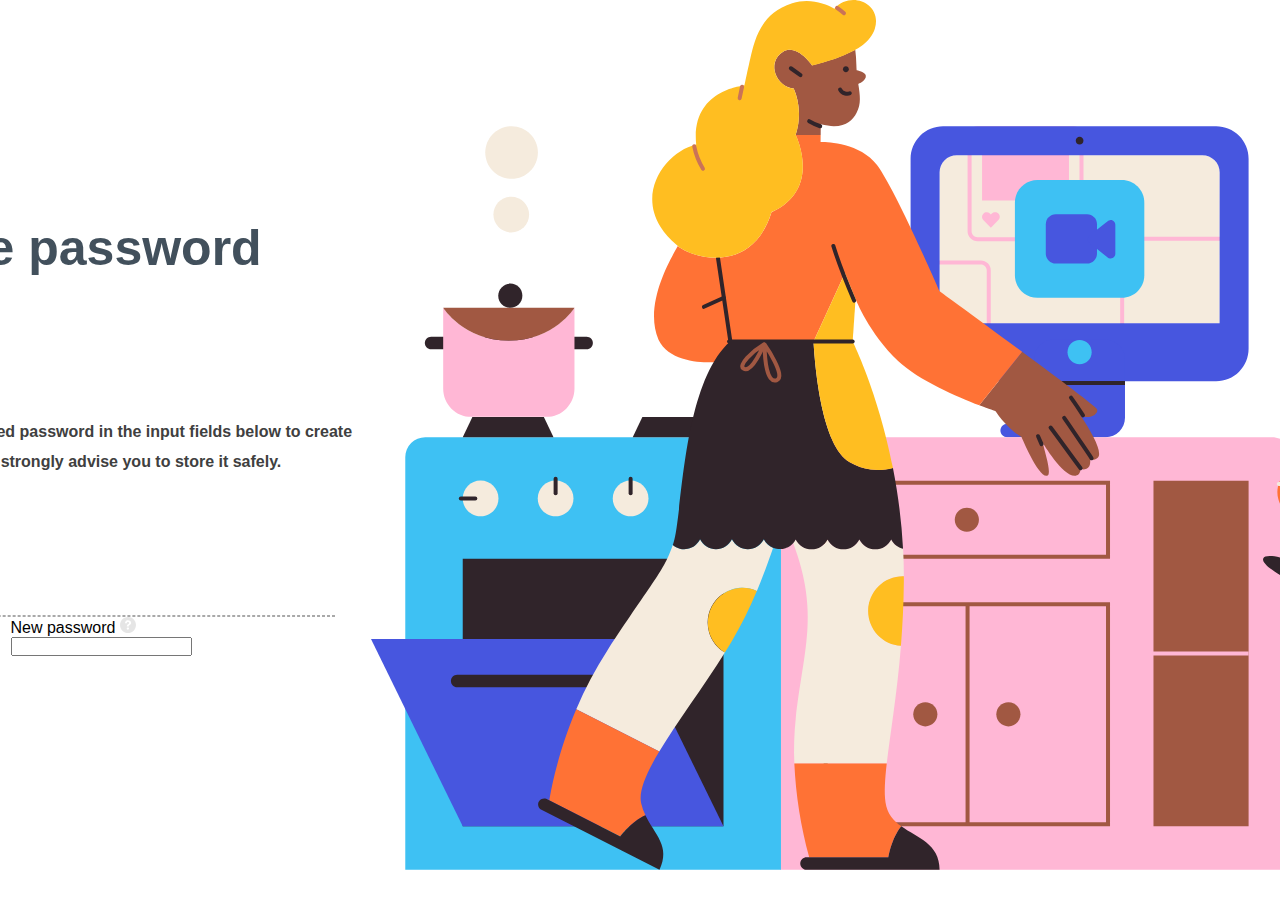
==== Change password.html @ 281a2190 "adicionando a quinta página" ====
<!DOCTYPE html>
<html>
<head>
    <meta charset="UTF-8">
    <meta http-equiv="X-UA-Compatible" content="IE=edge">
    <meta name="viewport" content="width=device-width, initial-scale=1.0">
    <title>Change password</title>
    <link rel="stylesheet" href="./Change password.css">
</head>
<body>
    <section class="page">
        <section class="title">
            <h1>Change password</h1><br>
        </section>
        <section class="text">
            <h4>Input your new desired password in the input fields below to create a new password. We strongly advise you to store it safely.</h4><br>
        </section>

        <section class="divider"></section>

        <section class="card-input">
            <label for="inputName">New password <img src="./Imagens/ícon da Label.svg"></label><br>
            <input type="text" id="inputName">
        </section>
    </section>

    <section class="image-page">
        <img src="./Imagens/image da página - Change password.svg">
    </section>

    

</body>
</html>
---- Change password.css ----
*{
    margin: 0;
    padding: 0;
}

body{
    display: flex;
    justify-content: flex-end;
    align-items: center;
    font-family: Arial, Helvetica, sans-serif;
}

.page{
    display: flex;
    justify-content: center;
    align-items: center;
    flex-direction: column;
}

.title h1{
    font-size: 50px;
    width: 60vh;
    height: 20vh;
    color: #42505C;
}

.text h4{
    width: 58vh;
    height: 20vh;
    color: #404040;
    line-height: 30px;
}

.divider{
    display: flex;
    justify-content: center;
    align-items: center;
    border:1px dashed #a9a9a9;
    width: 55vh;
    margin-right: 30px;
}

.card-input{
    
}
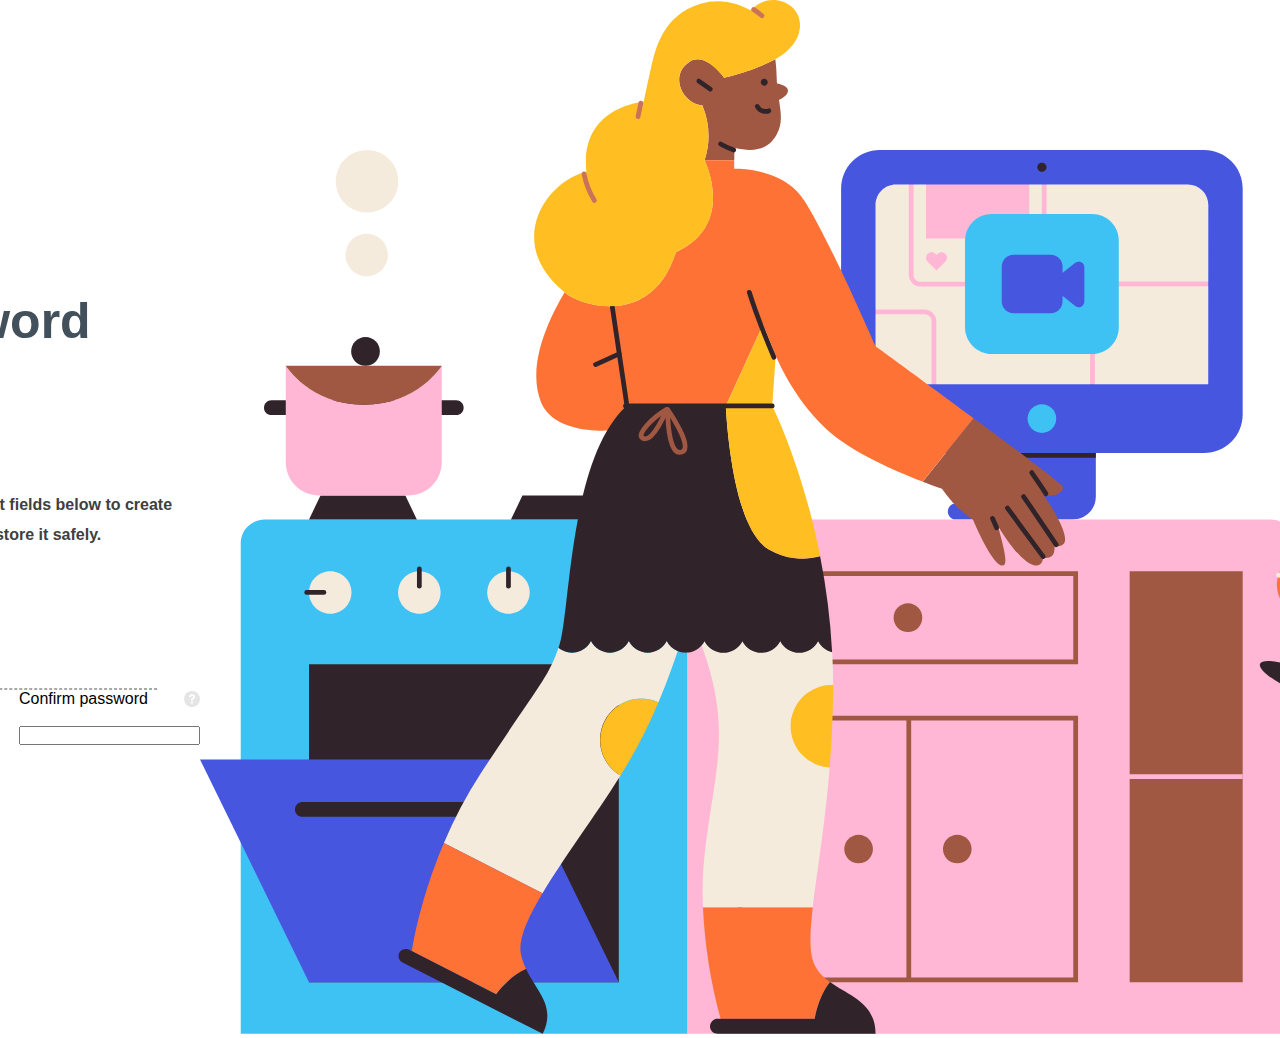
==== commit c828bbf2: "adicionando e estilizando a quinta página" ====
--- a/Change password.html
+++ b/Change password.html
@@ -18,10 +18,16 @@
 
         <section class="divider"></section>
 
-        <section class="card-input">
-            <label for="inputName">New password <img src="./Imagens/ícon da Label.svg"></label><br>
-            <input type="text" id="inputName">
-        </section>
+        <form class="formulario">
+            <div class="card-input">
+                <label for="inputName">New password <img src="./Imagens/ícon da Label.svg"></label><br>
+                <input type="text" id="inputName">
+            </div>
+            <div class="card-input">
+                <label for="inputName">Confirm password <img src="./Imagens/ícon da Label.svg"></label><br>
+                <input type="text" id="inputName">
+            </div>
+        </form>
     </section>
 
     <section class="image-page">
@@ -30,5 +36,7 @@
 
     
 
+    
+
 </body>
 </html>--- a/Change password.css
+++ b/Change password.css
@@ -13,7 +13,6 @@
 .page{
     display: flex;
     justify-content: center;
-    align-items: center;
     flex-direction: column;
 }
 
@@ -40,6 +39,16 @@
     margin-right: 30px;
 }
 
-.card-input{
-    
+.formulario{
+    display: flex;
+    justify-content: space-between;
+}
+
+.formulario label{
+    display: flex;
+    justify-content: space-between;
+}
+
+.image-page img{
+    width: 120vh;
 }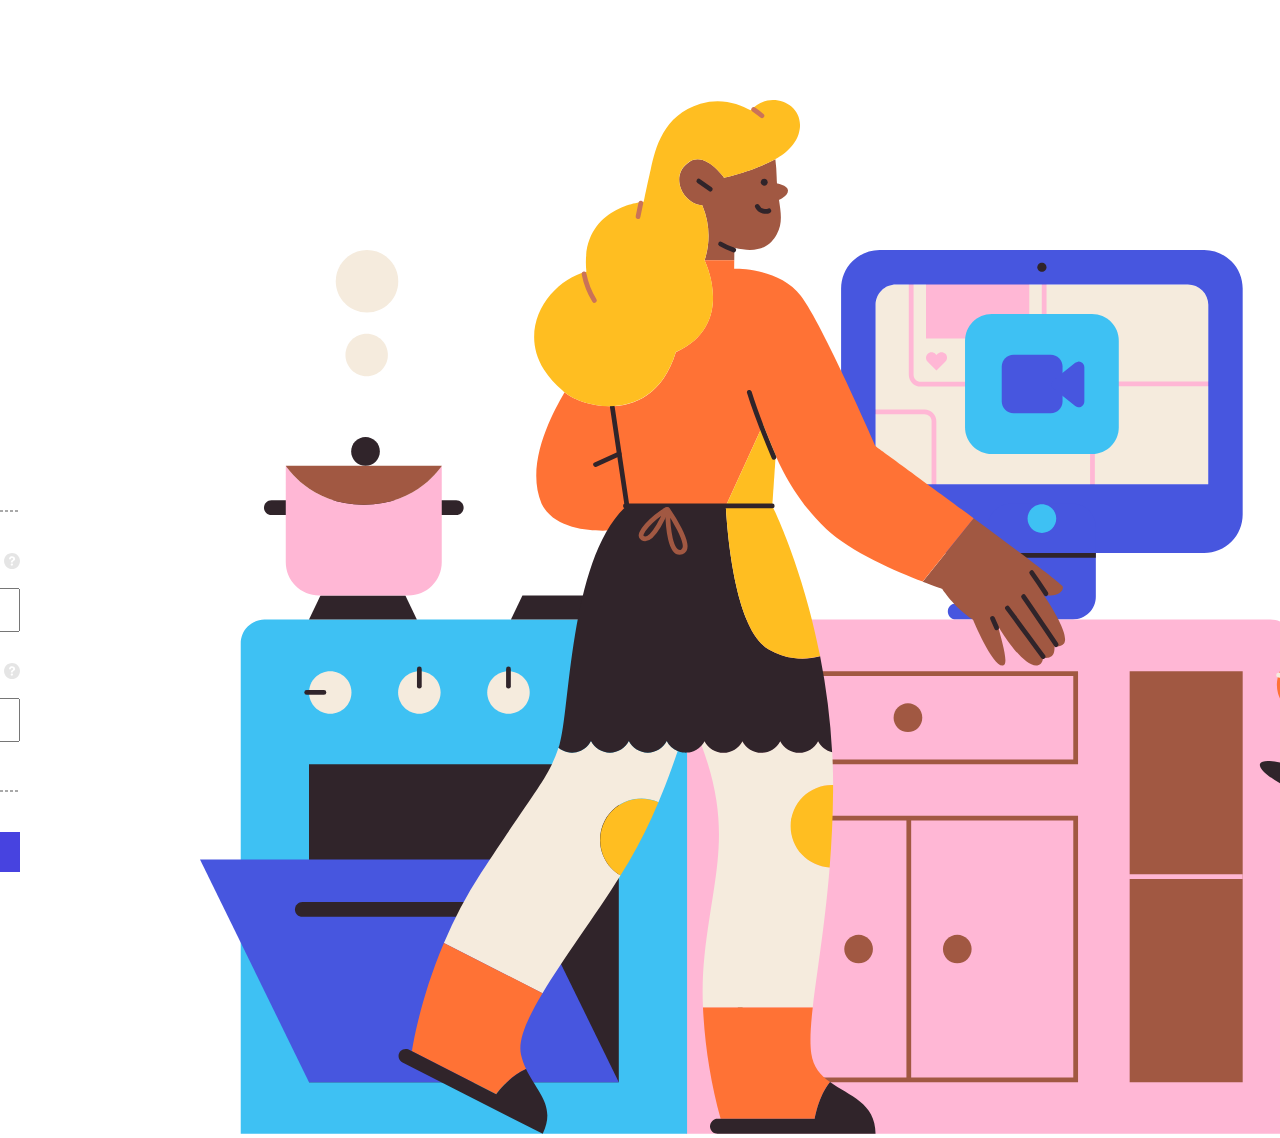
==== commit 696bd5c5: "Quinta página concluída com sucesso" ====
--- a/Change password.html
+++ b/Change password.html
@@ -26,9 +26,19 @@
             <div class="card-input">
                 <label for="inputName">Confirm password <img src="./Imagens/ícon da Label.svg"></label><br>
                 <input type="text" id="inputName">
-            </div>
+            </div><br>
         </form>
+
+        <section class="divider"></section>
+
+        <button><a href="">Change password</a></button>
+
+        <section class="subtext">
+            <h4>Do you need help?</h4><br>
+            <a href="#">Customer support</a><br>
+        </section>
     </section>
+
 
     <section class="image-page">
         <img src="./Imagens/image da página - Change password.svg">
--- a/Change password.css
+++ b/Change password.css
@@ -8,11 +8,13 @@
     justify-content: flex-end;
     align-items: center;
     font-family: Arial, Helvetica, sans-serif;
+    gap: 20vh;
+
 }
 
 .page{
     display: flex;
-    justify-content: center;
+    justify-content: space-around;
     flex-direction: column;
 }
 
@@ -35,13 +37,14 @@
     justify-content: center;
     align-items: center;
     border:1px dashed #a9a9a9;
-    width: 55vh;
-    margin-right: 30px;
+    width: 60vh;
+    margin-bottom: 40px;
 }
 
 .formulario{
     display: flex;
-    justify-content: space-between;
+    justify-content: center;
+    flex-direction: column;
 }
 
 .formulario label{
@@ -49,6 +52,42 @@
     justify-content: space-between;
 }
 
+.formulario input{
+    margin-bottom: 30px;
+    width: 60vh;
+    height: 40px;
+}
+
 .image-page img{
     width: 120vh;
+    padding-top: 100px;
+}
+
+button{
+    background-color: #4743E0;
+    border: none;
+    font-size: 15px;
+    font-weight: 600;
+    height:40px;
+    margin-bottom: 80px;
+}
+
+button a{
+    color: aliceblue;
+    text-decoration: none;
+}
+
+.subtext{
+    display: flex;
+    justify-content: center;
+    align-items: center;
+    flex-direction: column;
+}
+
+.subtext h4{
+    color: #333333;
+}
+
+.subtext a{
+    text-decoration: none;
 }